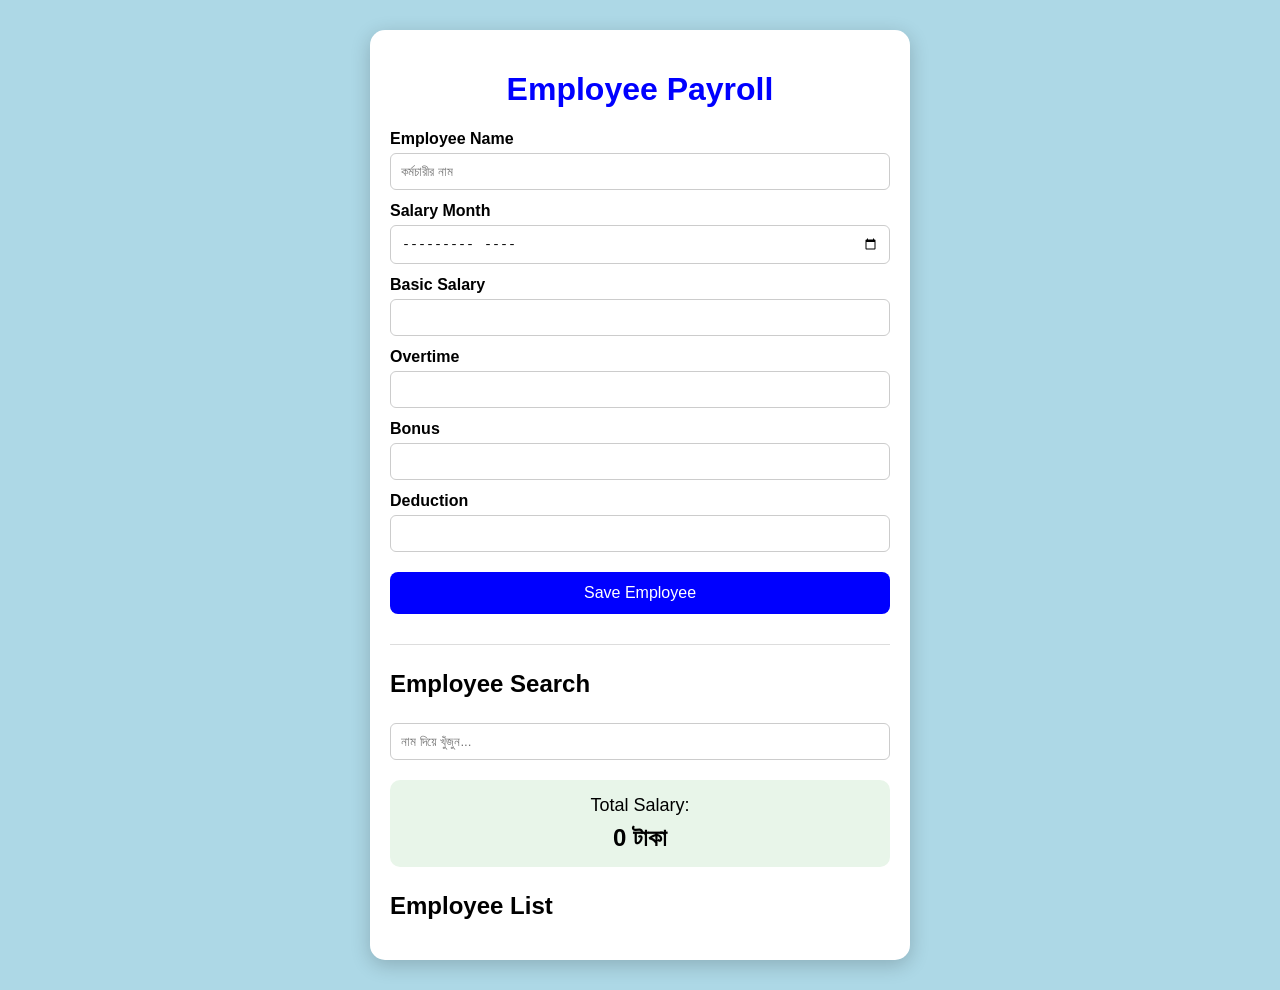
==== index.html @ a73f668d "Add files via upload" ====
<!DOCTYPE html>
<html lang="bn">
<head>
    <meta charset="UTF-8">
    <meta name="viewport" content="width=device-width, initial-scale=1.0">
    <meta name="theme-color" content="#0000ff">
    <meta name="description" content="Simple Employee Payroll App">
    <link rel="manifest" href="manifest.json">
    <title>Employee Payroll App</title>
    <link rel="stylesheet" href="style.css">
</head>
<body>
<div class="salary-box">
    <h1>Employee Payroll</h1>

    <label>Employee Name</label>
    <input type="text" id="employee" placeholder="কর্মচারীর নাম">

    <label>Salary Month</label>
    <input type="month" id="month">

    <label>Basic Salary</label>
    <input type="number" id="basic">

    <label>Overtime</label>
    <input type="number" id="overtime">

    <label>Bonus</label>
    <input type="number" id="bonus">

    <label>Deduction</label>
    <input type="number" id="deduction">

    <button onclick="saveEmployee()" id="saveButton">Save Employee</button>

    <hr>

    <h2>Employee Search</h2>
    <input type="text" id="search" placeholder="নাম দিয়ে খুঁজুন..." oninput="showEmployees()">

    <div class="total-box">
        Total Salary:
        <strong><span id="totalSalary">0</span> টাকা</strong>
    </div>

    <h2>Employee List</h2>
    <div id="employeeList"></div>
</div>

<script src="script.js"></script>
<script>
if ("serviceWorker" in navigator) {
    window.addEventListener("load", () => {
        navigator.serviceWorker.register("service-worker.js");
    });
}
</script>
</body>
</html>
---- style.css ----
body {
    margin: 0;
    font-family: Arial, sans-serif;
    background: lightblue;
}

.salary-box {
    width: 90%;
    max-width: 500px;
    margin: 30px auto;
    padding: 20px;
    background: white;
    border-radius: 15px;
    box-shadow: 0 5px 20px rgba(0,0,0,0.2);
}

h1 { text-align: center; color: blue; }
label { display: block; margin-top: 12px; font-weight: bold; }

input {
    width: 100%;
    padding: 10px;
    margin-top: 5px;
    box-sizing: border-box;
    border: 1px solid #ccc;
    border-radius: 6px;
}

button {
    width: 100%;
    margin-top: 20px;
    padding: 12px;
    background: blue;
    color: white;
    border: none;
    border-radius: 8px;
    font-size: 16px;
}

h2 { margin-top: 25px; }

.employee-card {
    margin-top: 15px;
    padding: 15px;
    background: #eef6ff;
    border-radius: 10px;
}

.delete-btn { background: red; margin-top: 10px; }
.edit-btn { background: orange; margin-top: 10px; }
.print-btn { background: green; margin-top: 10px; }

.total-box {
    margin-top: 20px;
    padding: 15px;
    background: #e8f5e9;
    border-radius: 10px;
    text-align: center;
    font-size: 18px;
}

.total-box strong {
    display: block;
    margin-top: 8px;
    font-size: 24px;
}

hr {
    margin-top: 30px;
    border: none;
    border-top: 1px solid #ddd;
}
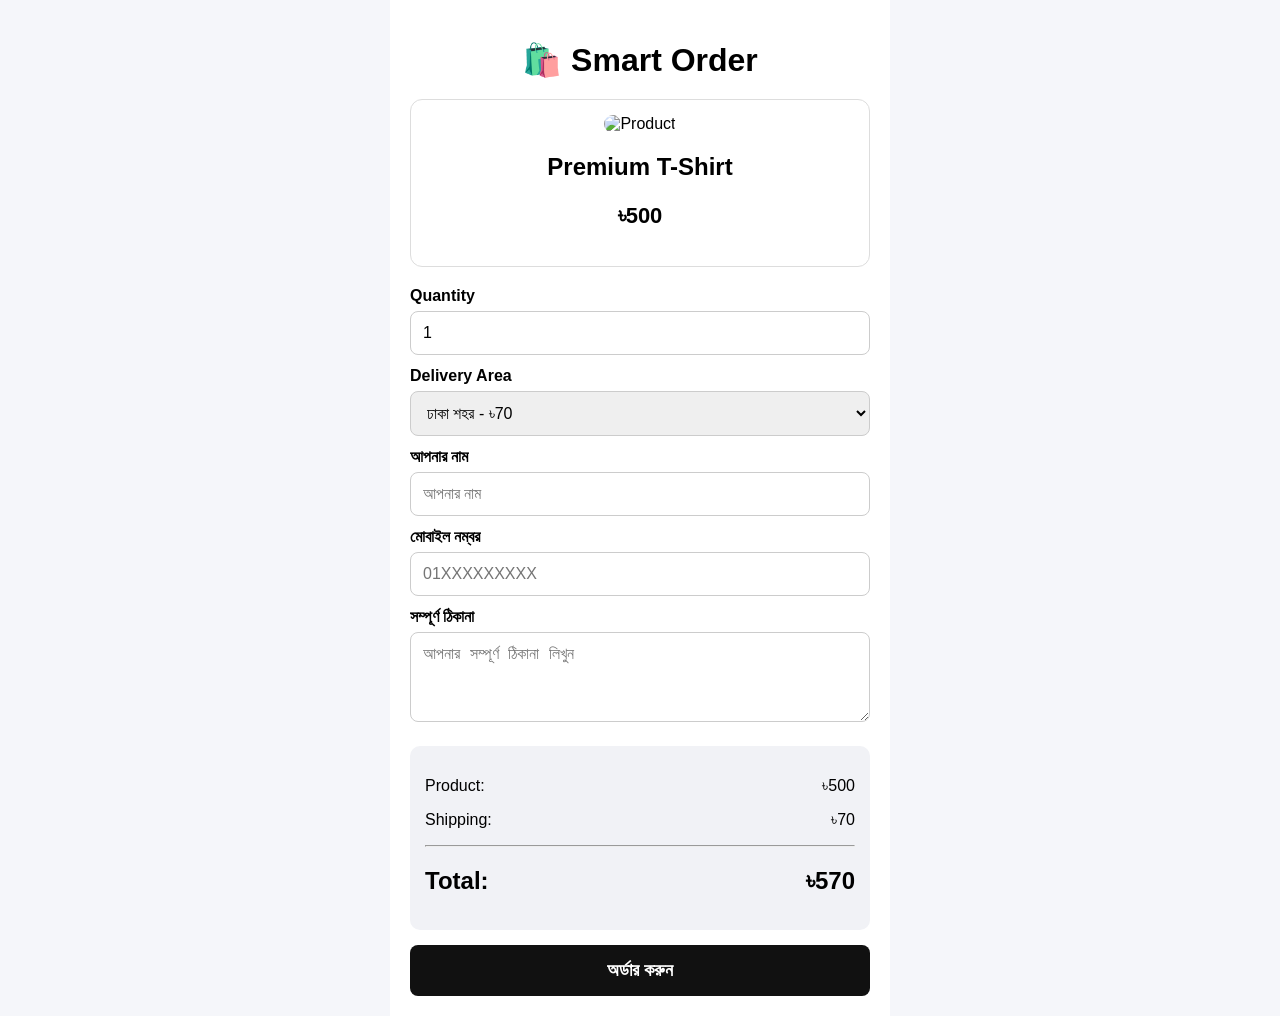
==== commit 6acaf561: "Revamp index.html for Smart Order application Replaced Employee Payroll App with Smart Order layout " ====
--- a/index.html
+++ b/index.html
@@ -1,59 +1,252 @@
 <!DOCTYPE html>
 <html lang="bn">
 <head>
-    <meta charset="UTF-8">
-    <meta name="viewport" content="width=device-width, initial-scale=1.0">
-    <meta name="theme-color" content="#0000ff">
-    <meta name="description" content="Simple Employee Payroll App">
-    <link rel="manifest" href="manifest.json">
-    <title>Employee Payroll App</title>
-    <link rel="stylesheet" href="style.css">
+<meta charset="UTF-8">
+<meta name="viewport" content="width=device-width, initial-scale=1.0">
+
+<title>Smart Order</title>
+
+<style>
+* {
+  box-sizing: border-box;
+}
+
+body {
+  margin: 0;
+  font-family: Arial, sans-serif;
+  background: #f5f6fa;
+}
+
+.container {
+  max-width: 500px;
+  margin: auto;
+  background: white;
+  min-height: 100vh;
+  padding: 20px;
+}
+
+h1 {
+  text-align: center;
+  margin-bottom: 20px;
+}
+
+.product {
+  text-align: center;
+  border: 1px solid #ddd;
+  border-radius: 12px;
+  padding: 15px;
+  margin-bottom: 20px;
+}
+
+.product img {
+  width: 100%;
+  max-width: 280px;
+  border-radius: 10px;
+}
+
+.price {
+  font-size: 22px;
+  font-weight: bold;
+}
+
+label {
+  display: block;
+  margin-top: 12px;
+  font-weight: bold;
+}
+
+input,
+select,
+textarea {
+  width: 100%;
+  padding: 12px;
+  margin-top: 6px;
+  border: 1px solid #ccc;
+  border-radius: 8px;
+  font-size: 16px;
+}
+
+textarea {
+  min-height: 90px;
+}
+
+.total {
+  background: #f1f2f6;
+  padding: 15px;
+  border-radius: 10px;
+  margin-top: 20px;
+}
+
+.total p {
+  display: flex;
+  justify-content: space-between;
+}
+
+.total h2 {
+  display: flex;
+  justify-content: space-between;
+}
+
+.order-btn {
+  width: 100%;
+  padding: 15px;
+  margin-top: 15px;
+  border: none;
+  border-radius: 8px;
+  background: #111;
+  color: white;
+  font-size: 18px;
+  font-weight: bold;
+}
+</style>
 </head>
+
 <body>
-<div class="salary-box">
-    <h1>Employee Payroll</h1>
-
-    <label>Employee Name</label>
-    <input type="text" id="employee" placeholder="কর্মচারীর নাম">
-
-    <label>Salary Month</label>
-    <input type="month" id="month">
-
-    <label>Basic Salary</label>
-    <input type="number" id="basic">
-
-    <label>Overtime</label>
-    <input type="number" id="overtime">
-
-    <label>Bonus</label>
-    <input type="number" id="bonus">
-
-    <label>Deduction</label>
-    <input type="number" id="deduction">
-
-    <button onclick="saveEmployee()" id="saveButton">Save Employee</button>
-
-    <hr>
-
-    <h2>Employee Search</h2>
-    <input type="text" id="search" placeholder="নাম দিয়ে খুঁজুন..." oninput="showEmployees()">
-
-    <div class="total-box">
-        Total Salary:
-        <strong><span id="totalSalary">0</span> টাকা</strong>
-    </div>
-
-    <h2>Employee List</h2>
-    <div id="employeeList"></div>
+
+<div class="container">
+
+<h1>🛍️ Smart Order</h1>
+
+<div class="product">
+
+  <img src="https://via.placeholder.com/300" alt="Product">
+
+  <h2>Premium T-Shirt</h2>
+
+  <p class="price">৳500</p>
+
 </div>
 
-<script src="script.js"></script>
+<label>Quantity</label>
+
+<input
+  type="number"
+  id="quantity"
+  value="1"
+  min="1"
+  onchange="calculateTotal()"
+>
+
+<label>Delivery Area</label>
+
+<select id="area" onchange="calculateTotal()">
+
+  <option value="70">
+    ঢাকা শহর - ৳70
+  </option>
+
+  <option value="120">
+    ঢাকার বাইরে - ৳120
+  </option>
+
+</select>
+
+<label>আপনার নাম</label>
+
+<input
+  type="text"
+  id="name"
+  placeholder="আপনার নাম"
+>
+
+<label>মোবাইল নম্বর</label>
+
+<input
+  type="tel"
+  id="phone"
+  placeholder="01XXXXXXXXX"
+>
+
+<label>সম্পূর্ণ ঠিকানা</label>
+
+<textarea
+  id="address"
+  placeholder="আপনার সম্পূর্ণ ঠিকানা লিখুন"
+></textarea>
+
+<div class="total">
+
+  <p>
+    <span>Product:</span>
+    <span>৳<span id="productTotal">500</span></span>
+  </p>
+
+  <p>
+    <span>Shipping:</span>
+    <span>৳<span id="shipping">70</span></span>
+  </p>
+
+  <hr>
+
+  <h2>
+    <span>Total:</span>
+    <span>৳<span id="total">570</span></span>
+  </h2>
+
+</div>
+
+<button class="order-btn" onclick="placeOrder()">
+  অর্ডার করুন
+</button>
+
+</div>
+
 <script>
-if ("serviceWorker" in navigator) {
-    window.addEventListener("load", () => {
-        navigator.serviceWorker.register("service-worker.js");
-    });
-}
+
+const productPrice = 500;
+
+function calculateTotal() {
+
+  const quantity =
+    Number(document.getElementById("quantity").value);
+
+  const shipping =
+    Number(document.getElementById("area").value);
+
+  const productTotal =
+    productPrice * quantity;
+
+  const total =
+    productTotal + shipping;
+
+  document.getElementById("productTotal").innerText =
+    productTotal;
+
+  document.getElementById("shipping").innerText =
+    shipping;
+
+  document.getElementById("total").innerText =
+    total;
+}
+
+function placeOrder() {
+
+  const name =
+    document.getElementById("name").value.trim();
+
+  const phone =
+    document.getElementById("phone").value.trim();
+
+  const address =
+    document.getElementById("address").value.trim();
+
+  if (!name || !phone || !address) {
+
+    alert("দয়া করে নাম, মোবাইল এবং ঠিকানা পূরণ করুন।");
+
+    return;
+  }
+
+  alert(
+    "অর্ডার সফলভাবে গ্রহণ করা হয়েছে!\\n\\n" +
+    "নাম: " + name + "\\n" +
+    "মোবাইল: " + phone
+  );
+}
+
+calculateTotal();
+
 </script>
+
 </body>
-</html>+    </html>
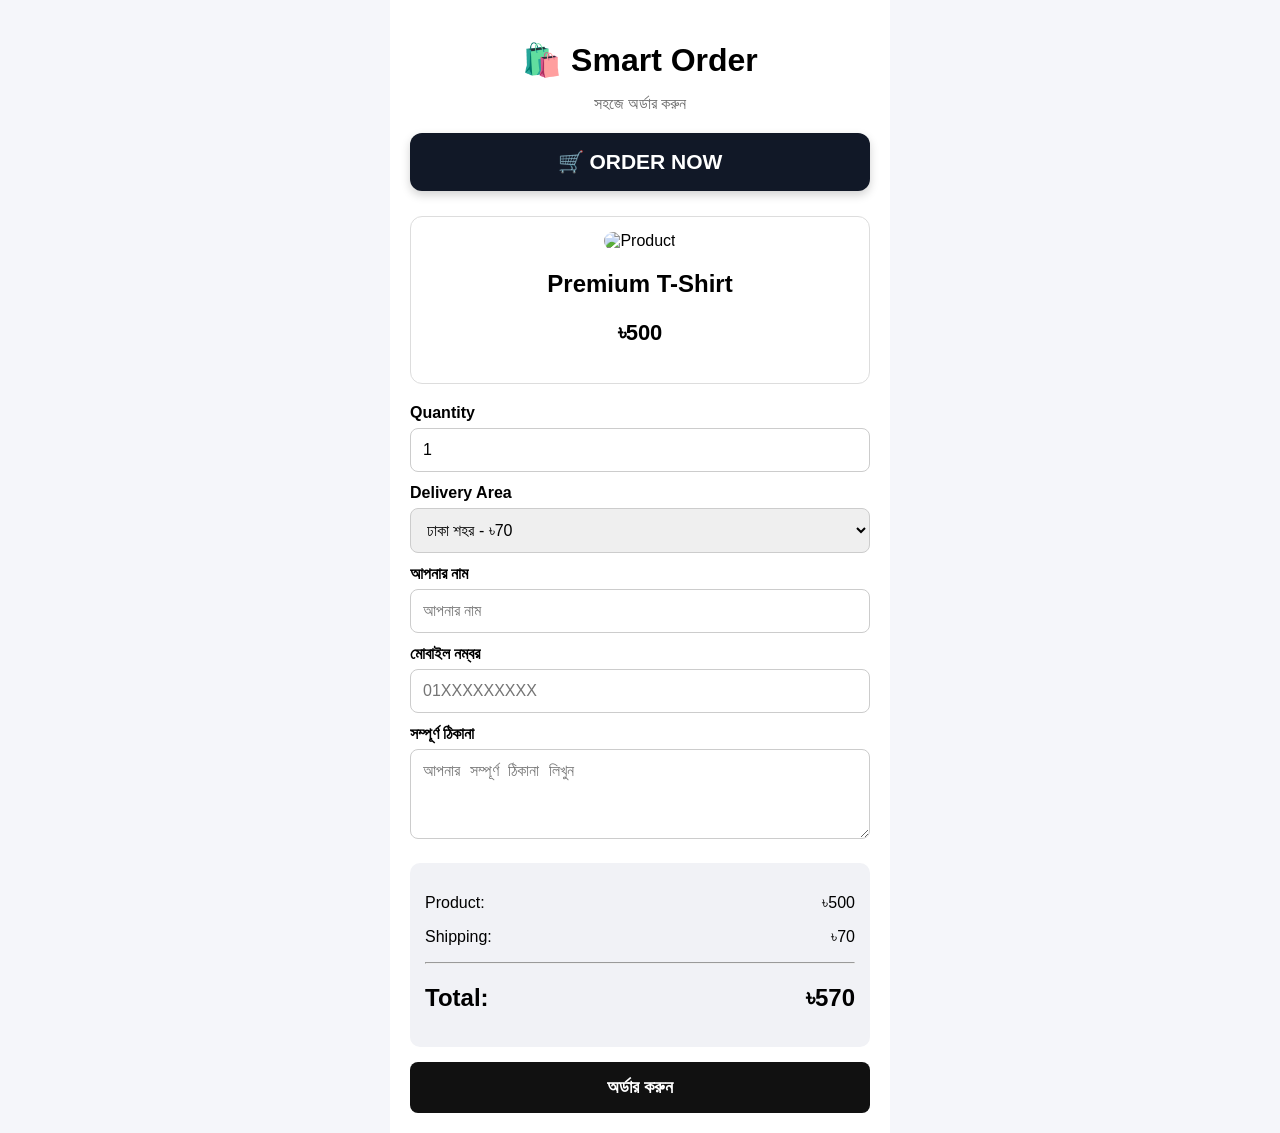
==== commit bb6af859: "Update index.html" ====
--- a/index.html
+++ b/index.html
@@ -3,100 +3,119 @@
 <head>
 <meta charset="UTF-8">
 <meta name="viewport" content="width=device-width, initial-scale=1.0">
-
 <title>Smart Order</title>
 
 <style>
-* {
-  box-sizing: border-box;
-}
-
-body {
-  margin: 0;
-  font-family: Arial, sans-serif;
-  background: #f5f6fa;
-}
-
-.container {
-  max-width: 500px;
-  margin: auto;
-  background: white;
-  min-height: 100vh;
-  padding: 20px;
-}
-
-h1 {
-  text-align: center;
-  margin-bottom: 20px;
-}
-
-.product {
-  text-align: center;
-  border: 1px solid #ddd;
-  border-radius: 12px;
-  padding: 15px;
-  margin-bottom: 20px;
-}
-
-.product img {
-  width: 100%;
-  max-width: 280px;
-  border-radius: 10px;
-}
-
-.price {
-  font-size: 22px;
-  font-weight: bold;
-}
-
-label {
-  display: block;
-  margin-top: 12px;
-  font-weight: bold;
-}
-
-input,
-select,
-textarea {
-  width: 100%;
-  padding: 12px;
-  margin-top: 6px;
-  border: 1px solid #ccc;
-  border-radius: 8px;
-  font-size: 16px;
-}
-
-textarea {
-  min-height: 90px;
-}
-
-.total {
-  background: #f1f2f6;
-  padding: 15px;
-  border-radius: 10px;
-  margin-top: 20px;
-}
-
-.total p {
-  display: flex;
-  justify-content: space-between;
-}
-
-.total h2 {
-  display: flex;
-  justify-content: space-between;
-}
-
-.order-btn {
-  width: 100%;
-  padding: 15px;
-  margin-top: 15px;
-  border: none;
-  border-radius: 8px;
-  background: #111;
-  color: white;
-  font-size: 18px;
-  font-weight: bold;
+*{
+  box-sizing:border-box;
+}
+
+body{
+  margin:0;
+  font-family:Arial,sans-serif;
+  background:#f5f6fa;
+}
+
+.container{
+  max-width:500px;
+  margin:auto;
+  background:white;
+  min-height:100vh;
+  padding:20px;
+}
+
+h1{
+  text-align:center;
+  margin-bottom:10px;
+}
+
+.subtitle{
+  text-align:center;
+  color:#666;
+  margin-bottom:20px;
+}
+
+/* ORDER NOW BUTTON */
+.order-now-btn{
+  display:block;
+  width:100%;
+  padding:17px;
+  margin:10px 0 25px;
+  background:#111827;
+  color:white;
+  text-align:center;
+  text-decoration:none;
+  font-size:21px;
+  font-weight:bold;
+  border-radius:12px;
+  box-shadow:0 4px 10px rgba(0,0,0,.18);
+}
+
+.order-now-btn:active{
+  transform:scale(.98);
+}
+
+.product{
+  text-align:center;
+  border:1px solid #ddd;
+  border-radius:12px;
+  padding:15px;
+  margin-bottom:20px;
+}
+
+.product img{
+  width:100%;
+  max-width:280px;
+  border-radius:10px;
+}
+
+.price{
+  font-size:22px;
+  font-weight:bold;
+}
+
+label{
+  display:block;
+  margin-top:12px;
+  font-weight:bold;
+}
+
+input,select,textarea{
+  width:100%;
+  padding:12px;
+  margin-top:6px;
+  border:1px solid #ccc;
+  border-radius:8px;
+  font-size:16px;
+}
+
+textarea{
+  min-height:90px;
+}
+
+.total{
+  background:#f1f2f6;
+  padding:15px;
+  border-radius:10px;
+  margin-top:20px;
+}
+
+.total p,
+.total h2{
+  display:flex;
+  justify-content:space-between;
+}
+
+.order-btn{
+  width:100%;
+  padding:15px;
+  margin-top:15px;
+  border:none;
+  border-radius:8px;
+  background:#111;
+  color:white;
+  font-size:18px;
+  font-weight:bold;
 }
 </style>
 </head>
@@ -107,146 +126,285 @@
 
 <h1>🛍️ Smart Order</h1>
 
+<p class="subtitle">
+সহজে অর্ডার করুন
+</p>
+
+<!-- BIG ORDER NOW BUTTON -->
+<a href="#order-section" class="order-now-btn">
+🛒 ORDER NOW
+</a>
+
 <div class="product">
 
-  <img src="https://via.placeholder.com/300" alt="Product">
-
-  <h2>Premium T-Shirt</h2>
-
-  <p class="price">৳500</p>
+<img src="https://via.placeholder.com/300" alt="Product">
+
+<h2>Premium T-Shirt</h2>
+
+<p class="price">৳500</p>
 
 </div>
 
+<div id="order-section">
+
 <label>Quantity</label>
 
 <input
-  type="number"
-  id="quantity"
-  value="1"
-  min="1"
-  onchange="calculateTotal()"
+type="number"
+id="quantity"
+value="1"
+min="1"
+onchange="calculateTotal()"
 >
 
 <label>Delivery Area</label>
 
 <select id="area" onchange="calculateTotal()">
 
-  <option value="70">
-    ঢাকা শহর - ৳70
-  </option>
-
-  <option value="120">
-    ঢাকার বাইরে - ৳120
-  </option>
+<option value="70">
+ঢাকা শহর - ৳70
+</option>
+
+<option value="120">
+ঢাকার বাইরে - ৳120
+</option>
 
 </select>
 
 <label>আপনার নাম</label>
 
 <input
-  type="text"
-  id="name"
-  placeholder="আপনার নাম"
+type="text"
+id="name"
+placeholder="আপনার নাম"
 >
 
 <label>মোবাইল নম্বর</label>
 
 <input
-  type="tel"
-  id="phone"
-  placeholder="01XXXXXXXXX"
+type="tel"
+id="phone"
+placeholder="01XXXXXXXXX"
 >
 
 <label>সম্পূর্ণ ঠিকানা</label>
 
 <textarea
-  id="address"
-  placeholder="আপনার সম্পূর্ণ ঠিকানা লিখুন"
+id="address"
+placeholder="আপনার সম্পূর্ণ ঠিকানা লিখুন"
 ></textarea>
 
 <div class="total">
 
-  <p>
-    <span>Product:</span>
-    <span>৳<span id="productTotal">500</span></span>
-  </p>
-
-  <p>
-    <span>Shipping:</span>
-    <span>৳<span id="shipping">70</span></span>
-  </p>
-
-  <hr>
-
-  <h2>
-    <span>Total:</span>
-    <span>৳<span id="total">570</span></span>
-  </h2>
+<p>
+<span>Product:</span>
+<span>৳<span id="productTotal">500</span></span>
+</p>
+
+<p>
+<span>Shipping:</span>
+<span>৳<span id="shipping">70</span></span>
+</p>
+
+<hr>
+
+<h2>
+<span>Total:</span>
+<span>৳<span id="total">570</span></span>
+</h2>
 
 </div>
 
-<button class="order-btn" onclick="placeOrder()">
-  অর্ডার করুন
+<button
+class="order-btn"
+onclick="placeOrder()"
+>
+অর্ডার করুন
 </button>
 
 </div>
 
+</div>
+
+
+<!-- Firebase -->
+
+<script src="https://www.gstatic.com/firebasejs/10.12.2/firebase-app-compat.js"></script>
+
+<script src="https://www.gstatic.com/firebasejs/10.12.2/firebase-database-compat.js"></script>
+
 <script>
 
+const firebaseConfig = {
+
+apiKey: "AIzaSyCe33RiZ0fdmB78uQz03-Y3pWmLy9GD0RA",
+
+authDomain: "smart-order-a4fc2.firebaseapp.com",
+
+databaseURL: "https://smart-order-a4fc2-default-rtdb.asia-southeast1.firebasedatabase.app",
+
+projectId: "smart-order-a4fc2",
+
+storageBucket: "smart-order-a4fc2.firebasestorage.app",
+
+messagingSenderId: "74381950217",
+
+appId: "1:74381950217:web:54f82681d2f6869bb367d8",
+
+measurementId: "G-L0L5PFY1DM"
+
+};
+
+firebase.initializeApp(firebaseConfig);
+
+const database = firebase.database();
+
 const productPrice = 500;
 
-function calculateTotal() {
-
-  const quantity =
-    Number(document.getElementById("quantity").value);
-
-  const shipping =
-    Number(document.getElementById("area").value);
-
-  const productTotal =
-    productPrice * quantity;
-
-  const total =
-    productTotal + shipping;
-
-  document.getElementById("productTotal").innerText =
-    productTotal;
-
-  document.getElementById("shipping").innerText =
-    shipping;
-
-  document.getElementById("total").innerText =
-    total;
-}
-
-function placeOrder() {
-
-  const name =
-    document.getElementById("name").value.trim();
-
-  const phone =
-    document.getElementById("phone").value.trim();
-
-  const address =
-    document.getElementById("address").value.trim();
-
-  if (!name || !phone || !address) {
-
-    alert("দয়া করে নাম, মোবাইল এবং ঠিকানা পূরণ করুন।");
-
-    return;
-  }
-
-  alert(
-    "অর্ডার সফলভাবে গ্রহণ করা হয়েছে!\\n\\n" +
-    "নাম: " + name + "\\n" +
-    "মোবাইল: " + phone
-  );
-}
+
+function calculateTotal(){
+
+const quantity =
+Number(document.getElementById("quantity").value);
+
+const shipping =
+Number(document.getElementById("area").value);
+
+const productTotal =
+productPrice * quantity;
+
+const total =
+productTotal + shipping;
+
+document.getElementById("productTotal").innerText =
+productTotal;
+
+document.getElementById("shipping").innerText =
+shipping;
+
+document.getElementById("total").innerText =
+total;
+
+}
+
+
+function placeOrder(){
+
+const name =
+document.getElementById("name").value.trim();
+
+const phone =
+document.getElementById("phone").value.trim();
+
+const address =
+document.getElementById("address").value.trim();
+
+const quantity =
+Number(document.getElementById("quantity").value);
+
+const area =
+document.getElementById("area");
+
+const shipping =
+Number(area.value);
+
+const areaName =
+area.options[area.selectedIndex].text;
+
+const productTotal =
+productPrice * quantity;
+
+const total =
+productTotal + shipping;
+
+
+if(!name || !phone || !address){
+
+alert(
+"দয়া করে নাম, মোবাইল এবং ঠিকানা পূরণ করুন।"
+);
+
+return;
+
+}
+
+
+const order = {
+
+product:"Premium T-Shirt",
+
+price:productPrice,
+
+quantity:quantity,
+
+deliveryArea:areaName,
+
+shipping:shipping,
+
+productTotal:productTotal,
+
+total:total,
+
+customerName:name,
+
+phone:phone,
+
+address:address,
+
+orderTime:new Date().toISOString(),
+
+status:"New"
+
+};
+
+
+database.ref("orders").push(order)
+
+.then(function(){
+
+alert(
+
+"অর্ডার সফলভাবে গ্রহণ করা হয়েছে! 🎉\n\n" +
+
+"নাম: " + name + "\n" +
+
+"মোবাইল: " + phone + "\n" +
+
+"মোট: ৳" + total
+
+);
+
+
+document.getElementById("name").value = "";
+
+document.getElementById("phone").value = "";
+
+document.getElementById("address").value = "";
+
+document.getElementById("quantity").value = 1;
 
 calculateTotal();
 
+})
+
+.catch(function(error){
+
+alert(
+
+"Order save হয়নি।\n\n" +
+
+error.message
+
+);
+
+});
+
+}
+
+
+calculateTotal();
+
 </script>
 
 </body>
-    </html>
+</html>
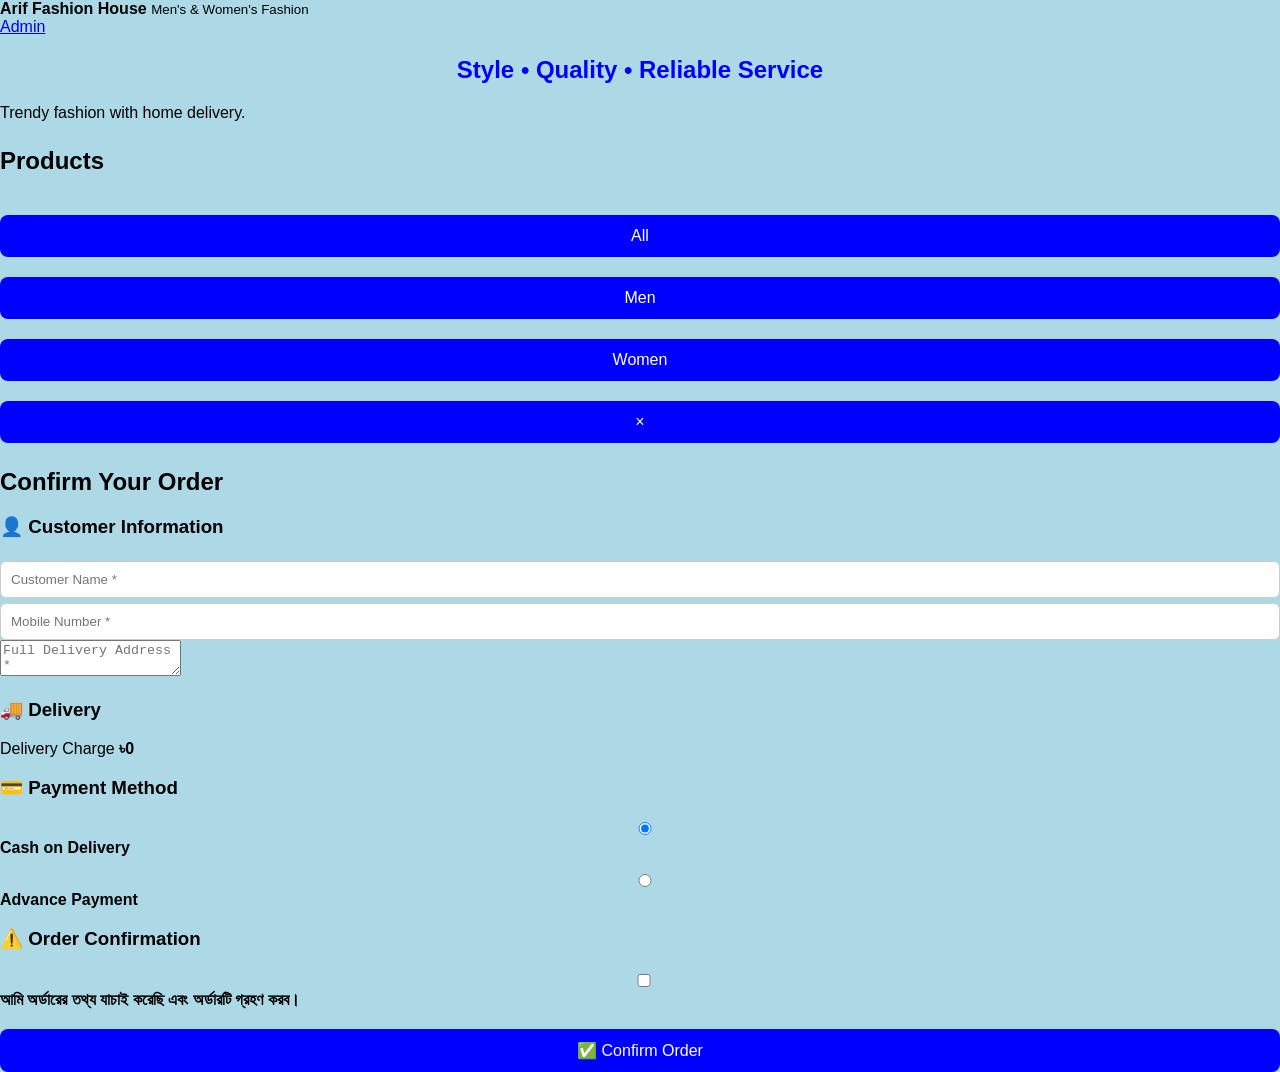
==== commit 75b6f8ee: "Update index.html" ====
--- a/index.html
+++ b/index.html
@@ -1,410 +1,120 @@
-<!DOCTYPE html>
+<!doctype html>
 <html lang="bn">
 <head>
-<meta charset="UTF-8">
-<meta name="viewport" content="width=device-width, initial-scale=1.0">
-<title>Smart Order</title>
-
-<style>
-*{
-  box-sizing:border-box;
-}
-
-body{
-  margin:0;
-  font-family:Arial,sans-serif;
-  background:#f5f6fa;
-}
-
-.container{
-  max-width:500px;
-  margin:auto;
-  background:white;
-  min-height:100vh;
-  padding:20px;
-}
-
-h1{
-  text-align:center;
-  margin-bottom:10px;
-}
-
-.subtitle{
-  text-align:center;
-  color:#666;
-  margin-bottom:20px;
-}
-
-/* ORDER NOW BUTTON */
-.order-now-btn{
-  display:block;
-  width:100%;
-  padding:17px;
-  margin:10px 0 25px;
-  background:#111827;
-  color:white;
-  text-align:center;
-  text-decoration:none;
-  font-size:21px;
-  font-weight:bold;
-  border-radius:12px;
-  box-shadow:0 4px 10px rgba(0,0,0,.18);
-}
-
-.order-now-btn:active{
-  transform:scale(.98);
-}
-
-.product{
-  text-align:center;
-  border:1px solid #ddd;
-  border-radius:12px;
-  padding:15px;
-  margin-bottom:20px;
-}
-
-.product img{
-  width:100%;
-  max-width:280px;
-  border-radius:10px;
-}
-
-.price{
-  font-size:22px;
-  font-weight:bold;
-}
-
-label{
-  display:block;
-  margin-top:12px;
-  font-weight:bold;
-}
-
-input,select,textarea{
-  width:100%;
-  padding:12px;
-  margin-top:6px;
-  border:1px solid #ccc;
-  border-radius:8px;
-  font-size:16px;
-}
-
-textarea{
-  min-height:90px;
-}
-
-.total{
-  background:#f1f2f6;
-  padding:15px;
-  border-radius:10px;
-  margin-top:20px;
-}
-
-.total p,
-.total h2{
-  display:flex;
-  justify-content:space-between;
-}
-
-.order-btn{
-  width:100%;
-  padding:15px;
-  margin-top:15px;
-  border:none;
-  border-radius:8px;
-  background:#111;
-  color:white;
-  font-size:18px;
-  font-weight:bold;
-}
-</style>
+<meta charset="utf-8">
+<meta name="viewport" content="width=device-width,initial-scale=1">
+<title>Arif Fashion House</title>
+<link rel="stylesheet" href="style.css">
 </head>
-
 <body>
 
-<div class="container">
+<header class="topbar">
+  <div class="brand">
+    <img src="logo.png" onerror="this.style.display='none'">
+    <div>
+      <b id="brandName">Arif Fashion House</b>
+      <small>Men's & Women's Fashion</small>
+    </div>
+  </div>
+  <a class="admin-link" href="admin.html">Admin</a>
+</header>
 
-<h1>🛍️ Smart Order</h1>
+<section class="hero">
+  <img src="cover.png" onerror="this.style.display='none'">
+  <div>
+    <h1 id="heroTitle">Style • Quality • Reliable Service</h1>
+    <p>Trendy fashion with home delivery.</p>
+  </div>
+</section>
 
-<p class="subtitle">
-সহজে অর্ডার করুন
-</p>
+<main>
+  <div class="section-title">
+    <h2>Products</h2>
+    <div class="chips">
+      <button class="chip active" data-cat="all">All</button>
+      <button class="chip" data-cat="men">Men</button>
+      <button class="chip" data-cat="women">Women</button>
+    </div>
+  </div>
 
-<!-- BIG ORDER NOW BUTTON -->
-<a href="#order-section" class="order-now-btn">
-🛒 ORDER NOW
-</a>
+  <div id="products" class="grid"></div>
+</main>
 
-<div class="product">
+<div id="checkoutModal" class="modal hidden">
+  <div class="modal-card">
 
-<img src="https://via.placeholder.com/300" alt="Product">
+    <button class="close" onclick="closeCheckout()">×</button>
 
-<h2>Premium T-Shirt</h2>
+    <h2>Confirm Your Order</h2>
 
-<p class="price">৳500</p>
+    <div class="box" id="summaryBox"></div>
 
+    <div class="box">
+      <h3>👤 Customer Information</h3>
+
+      <input id="cName" placeholder="Customer Name *">
+
+      <input id="cPhone"
+             placeholder="Mobile Number *"
+             inputmode="tel">
+
+      <textarea id="cAddress"
+                placeholder="Full Delivery Address *"></textarea>
+    </div>
+
+    <div class="box">
+      <h3>🚚 Delivery</h3>
+
+      <div class="row">
+        <span>Delivery Charge</span>
+        <b id="shipCharge">৳0</b>
+      </div>
+    </div>
+
+    <div class="box">
+      <h3>💳 Payment Method</h3>
+
+      <label>
+        <input type="radio"
+               name="payment"
+               value="COD"
+               checked>
+        Cash on Delivery
+      </label>
+
+      <label>
+        <input type="radio"
+               name="payment"
+               value="Advance">
+        Advance Payment
+      </label>
+    </div>
+
+    <div class="box warning">
+      <h3>⚠️ Order Confirmation</h3>
+
+      <p id="warningText"></p>
+
+      <label>
+        <input type="checkbox"
+               id="confirmCheck"
+               onchange="toggleConfirm()">
+
+        আমি অর্ডারের তথ্য যাচাই করেছি এবং অর্ডারটি গ্রহণ করব।
+      </label>
+    </div>
+
+    <button id="confirmBtn"
+            class="primary full"
+            disabled
+            onclick="submitOrder()">
+      ✅ Confirm Order
+    </button>
+
+  </div>
 </div>
 
-<div id="order-section">
-
-<label>Quantity</label>
-
-<input
-type="number"
-id="quantity"
-value="1"
-min="1"
-onchange="calculateTotal()"
->
-
-<label>Delivery Area</label>
-
-<select id="area" onchange="calculateTotal()">
-
-<option value="70">
-ঢাকা শহর - ৳70
-</option>
-
-<option value="120">
-ঢাকার বাইরে - ৳120
-</option>
-
-</select>
-
-<label>আপনার নাম</label>
-
-<input
-type="text"
-id="name"
-placeholder="আপনার নাম"
->
-
-<label>মোবাইল নম্বর</label>
-
-<input
-type="tel"
-id="phone"
-placeholder="01XXXXXXXXX"
->
-
-<label>সম্পূর্ণ ঠিকানা</label>
-
-<textarea
-id="address"
-placeholder="আপনার সম্পূর্ণ ঠিকানা লিখুন"
-></textarea>
-
-<div class="total">
-
-<p>
-<span>Product:</span>
-<span>৳<span id="productTotal">500</span></span>
-</p>
-
-<p>
-<span>Shipping:</span>
-<span>৳<span id="shipping">70</span></span>
-</p>
-
-<hr>
-
-<h2>
-<span>Total:</span>
-<span>৳<span id="total">570</span></span>
-</h2>
-
-</div>
-
-<button
-class="order-btn"
-onclick="placeOrder()"
->
-অর্ডার করুন
-</button>
-
-</div>
-
-</div>
-
-
-<!-- Firebase -->
-
-<script src="https://www.gstatic.com/firebasejs/10.12.2/firebase-app-compat.js"></script>
-
-<script src="https://www.gstatic.com/firebasejs/10.12.2/firebase-database-compat.js"></script>
-
-<script>
-
-const firebaseConfig = {
-
-apiKey: "AIzaSyCe33RiZ0fdmB78uQz03-Y3pWmLy9GD0RA",
-
-authDomain: "smart-order-a4fc2.firebaseapp.com",
-
-databaseURL: "https://smart-order-a4fc2-default-rtdb.asia-southeast1.firebasedatabase.app",
-
-projectId: "smart-order-a4fc2",
-
-storageBucket: "smart-order-a4fc2.firebasestorage.app",
-
-messagingSenderId: "74381950217",
-
-appId: "1:74381950217:web:54f82681d2f6869bb367d8",
-
-measurementId: "G-L0L5PFY1DM"
-
-};
-
-firebase.initializeApp(firebaseConfig);
-
-const database = firebase.database();
-
-const productPrice = 500;
-
-
-function calculateTotal(){
-
-const quantity =
-Number(document.getElementById("quantity").value);
-
-const shipping =
-Number(document.getElementById("area").value);
-
-const productTotal =
-productPrice * quantity;
-
-const total =
-productTotal + shipping;
-
-document.getElementById("productTotal").innerText =
-productTotal;
-
-document.getElementById("shipping").innerText =
-shipping;
-
-document.getElementById("total").innerText =
-total;
-
-}
-
-
-function placeOrder(){
-
-const name =
-document.getElementById("name").value.trim();
-
-const phone =
-document.getElementById("phone").value.trim();
-
-const address =
-document.getElementById("address").value.trim();
-
-const quantity =
-Number(document.getElementById("quantity").value);
-
-const area =
-document.getElementById("area");
-
-const shipping =
-Number(area.value);
-
-const areaName =
-area.options[area.selectedIndex].text;
-
-const productTotal =
-productPrice * quantity;
-
-const total =
-productTotal + shipping;
-
-
-if(!name || !phone || !address){
-
-alert(
-"দয়া করে নাম, মোবাইল এবং ঠিকানা পূরণ করুন।"
-);
-
-return;
-
-}
-
-
-const order = {
-
-product:"Premium T-Shirt",
-
-price:productPrice,
-
-quantity:quantity,
-
-deliveryArea:areaName,
-
-shipping:shipping,
-
-productTotal:productTotal,
-
-total:total,
-
-customerName:name,
-
-phone:phone,
-
-address:address,
-
-orderTime:new Date().toISOString(),
-
-status:"New"
-
-};
-
-
-database.ref("orders").push(order)
-
-.then(function(){
-
-alert(
-
-"অর্ডার সফলভাবে গ্রহণ করা হয়েছে! 🎉\n\n" +
-
-"নাম: " + name + "\n" +
-
-"মোবাইল: " + phone + "\n" +
-
-"মোট: ৳" + total
-
-);
-
-
-document.getElementById("name").value = "";
-
-document.getElementById("phone").value = "";
-
-document.getElementById("address").value = "";
-
-document.getElementById("quantity").value = 1;
-
-calculateTotal();
-
-})
-
-.catch(function(error){
-
-alert(
-
-"Order save হয়নি।\n\n" +
-
-error.message
-
-);
-
-});
-
-}
-
-
-calculateTotal();
-
-</script>
+<script src="script.js"></script>
 
 </body>
 </html>
--- a/style.css
+++ b/style.css
@@ -0,0 +1,72 @@
+body {
+    margin: 0;
+    font-family: Arial, sans-serif;
+    background: lightblue;
+}
+
+.salary-box {
+    width: 90%;
+    max-width: 500px;
+    margin: 30px auto;
+    padding: 20px;
+    background: white;
+    border-radius: 15px;
+    box-shadow: 0 5px 20px rgba(0,0,0,0.2);
+}
+
+h1 { text-align: center; color: blue; }
+label { display: block; margin-top: 12px; font-weight: bold; }
+
+input {
+    width: 100%;
+    padding: 10px;
+    margin-top: 5px;
+    box-sizing: border-box;
+    border: 1px solid #ccc;
+    border-radius: 6px;
+}
+
+button {
+    width: 100%;
+    margin-top: 20px;
+    padding: 12px;
+    background: blue;
+    color: white;
+    border: none;
+    border-radius: 8px;
+    font-size: 16px;
+}
+
+h2 { margin-top: 25px; }
+
+.employee-card {
+    margin-top: 15px;
+    padding: 15px;
+    background: #eef6ff;
+    border-radius: 10px;
+}
+
+.delete-btn { background: red; margin-top: 10px; }
+.edit-btn { background: orange; margin-top: 10px; }
+.print-btn { background: green; margin-top: 10px; }
+
+.total-box {
+    margin-top: 20px;
+    padding: 15px;
+    background: #e8f5e9;
+    border-radius: 10px;
+    text-align: center;
+    font-size: 18px;
+}
+
+.total-box strong {
+    display: block;
+    margin-top: 8px;
+    font-size: 24px;
+}
+
+hr {
+    margin-top: 30px;
+    border: none;
+    border-top: 1px solid #ddd;
+}
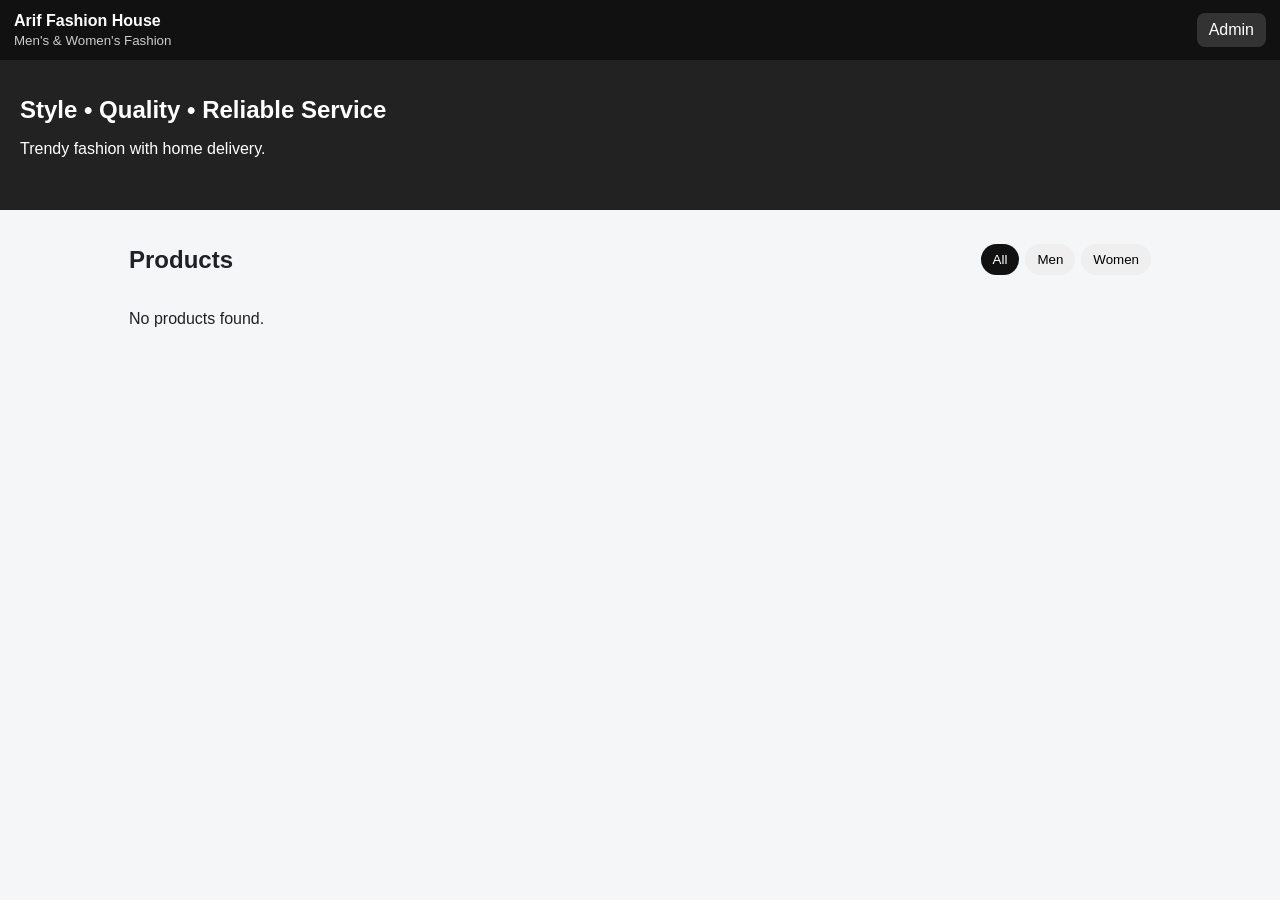
==== commit bfb38d67: "Update index.html" ====
--- a/index.html
+++ b/index.html
@@ -6,115 +6,345 @@
 <title>Arif Fashion House</title>
 <link rel="stylesheet" href="style.css">
 </head>
+
 <body>
 
 <header class="topbar">
+
   <div class="brand">
-    <img src="logo.png" onerror="this.style.display='none'">
+
+    <img src="logo.png"
+         onerror="this.style.display='none'">
+
     <div>
       <b id="brandName">Arif Fashion House</b>
       <small>Men's & Women's Fashion</small>
     </div>
+
   </div>
-  <a class="admin-link" href="admin.html">Admin</a>
+
+  <a class="admin-link" href="admin.html">
+    Admin
+  </a>
+
 </header>
 
+
 <section class="hero">
-  <img src="cover.png" onerror="this.style.display='none'">
+
+  <img src="cover.png"
+       onerror="this.style.display='none'">
+
   <div>
-    <h1 id="heroTitle">Style • Quality • Reliable Service</h1>
-    <p>Trendy fashion with home delivery.</p>
+
+    <h1 id="heroText">
+      Style • Quality • Reliable Service
+    </h1>
+
+    <p>
+      Trendy fashion with home delivery.
+    </p>
+
   </div>
+
 </section>
 
+
 <main>
+
   <div class="section-title">
+
     <h2>Products</h2>
+
     <div class="chips">
-      <button class="chip active" data-cat="all">All</button>
-      <button class="chip" data-cat="men">Men</button>
-      <button class="chip" data-cat="women">Women</button>
-    </div>
+
+      <button class="chip active"
+              data-cat="all">
+        All
+      </button>
+
+      <button class="chip"
+              data-cat="men">
+        Men
+      </button>
+
+      <button class="chip"
+              data-cat="women">
+        Women
+      </button>
+
+    </div>
+
   </div>
 
+
   <div id="products" class="grid"></div>
+
 </main>
 
+
+
+<!-- =========================
+     CHECKOUT
+     ========================= -->
+
 <div id="checkoutModal" class="modal hidden">
+
   <div class="modal-card">
 
-    <button class="close" onclick="closeCheckout()">×</button>
-
-    <h2>Confirm Your Order</h2>
-
-    <div class="box" id="summaryBox"></div>
+    <button class="close"
+            onclick="closeCheckout()">
+      ×
+    </button>
+
+
+    <h2>🛍️ Confirm Your Order</h2>
+
+
+    <!-- PRODUCT -->
 
     <div class="box">
+
+      <div style="
+        display:flex;
+        gap:12px;
+        align-items:center;
+      ">
+
+        <img id="checkoutProductImage"
+             src=""
+             alt="Product"
+             style="
+               width:80px;
+               height:80px;
+               object-fit:cover;
+               border-radius:8px;
+             ">
+
+        <div>
+
+          <h3 id="checkoutProductName">
+            Product
+          </h3>
+
+          <b id="checkoutPrice">
+            ৳0
+          </b>
+
+        </div>
+
+      </div>
+
+
+      <!-- COLOR -->
+
+      <div style="margin-top:15px;">
+
+        <h4>🎨 Color</h4>
+
+        <div id="colorOptions"></div>
+
+      </div>
+
+
+      <!-- SIZE -->
+
+      <div style="margin-top:15px;">
+
+        <h4>📏 Size</h4>
+
+        <div id="sizeOptions"></div>
+
+      </div>
+
+
+      <!-- QUANTITY -->
+
+      <div style="margin-top:15px;">
+
+        <h4>🔢 Quantity</h4>
+
+        <div style="
+          display:flex;
+          align-items:center;
+          gap:12px;
+        ">
+
+          <button type="button"
+                  onclick="changeQty(-1)">
+            −
+          </button>
+
+          <b id="quantity">1</b>
+
+          <button type="button"
+                  onclick="changeQty(1)">
+            +
+          </button>
+
+        </div>
+
+      </div>
+
+    </div>
+
+
+
+    <!-- CUSTOMER -->
+
+    <div class="box">
+
       <h3>👤 Customer Information</h3>
 
-      <input id="cName" placeholder="Customer Name *">
-
-      <input id="cPhone"
+      <input id="customerName"
+             type="text"
+             placeholder="Customer Name *">
+
+      <input id="customerPhone"
+             type="tel"
              placeholder="Mobile Number *"
              inputmode="tel">
 
-      <textarea id="cAddress"
+      <textarea id="customerAddress"
                 placeholder="Full Delivery Address *"></textarea>
-    </div>
+
+    </div>
+
+
+
+    <!-- ORDER SUMMARY -->
 
     <div class="box">
-      <h3>🚚 Delivery</h3>
+
+      <h3>🚚 Order Summary</h3>
 
       <div class="row">
-        <span>Delivery Charge</span>
-        <b id="shipCharge">৳0</b>
-      </div>
-    </div>
-
-    <div class="box">
+
+        <span>
+          Product Total
+        </span>
+
+        <b id="productTotal">
+          ৳0
+        </b>
+
+      </div>
+
+
+      <div class="row">
+
+        <span>
+          Delivery Charge
+        </span>
+
+        <b id="orderShipping">
+          ৳0
+        </b>
+
+      </div>
+
+
+      <hr>
+
+
+      <div class="row">
+
+        <span>
+          <strong>Total</strong>
+        </span>
+
+        <b id="orderTotal">
+          ৳0
+        </b>
+
+      </div>
+
+    </div>
+
+
+
+    <!-- PAYMENT -->
+
+    <div class="box"
+         id="paymentBox">
+
       <h3>💳 Payment Method</h3>
 
       <label>
+
         <input type="radio"
                name="payment"
-               value="COD"
+               value="Cash on Delivery"
                checked>
+
         Cash on Delivery
+
       </label>
 
+
       <label>
+
         <input type="radio"
                name="payment"
-               value="Advance">
+               value="Advance Payment">
+
         Advance Payment
+
       </label>
-    </div>
+
+    </div>
+
+
+
+    <!-- WARNING -->
 
     <div class="box warning">
+
       <h3>⚠️ Order Confirmation</h3>
 
-      <p id="warningText"></p>
+      <p id="warningText">
+        আপনার অর্ডারের তথ্য সঠিকভাবে যাচাই করে
+        Confirm Order করুন।
+      </p>
+
 
       <label>
+
         <input type="checkbox"
                id="confirmCheck"
                onchange="toggleConfirm()">
 
-        আমি অর্ডারের তথ্য যাচাই করেছি এবং অর্ডারটি গ্রহণ করব।
+        আমি অর্ডারের তথ্য যাচাই করেছি এবং
+        অর্ডারটি গ্রহণ করব।
+
       </label>
-    </div>
-
-    <button id="confirmBtn"
+
+    </div>
+
+
+
+    <!-- CONFIRM -->
+
+    <button id="confirmOrder"
             class="primary full"
             disabled
             onclick="submitOrder()">
+
       ✅ Confirm Order
+
     </button>
 
   </div>
+
 </div>
 
-<script src="script.js"></script>
+
+
+<!-- IMPORTANT:
+     Cache refresh করার জন্য script version দেওয়া হয়েছে.
+-->
+
+<script src="script.js?v=4"></script>
 
 </body>
-</html>
+  </html>
--- a/style.css
+++ b/style.css
@@ -1,72 +1,289 @@
+* {
+  box-sizing: border-box;
+}
+
 body {
-    margin: 0;
-    font-family: Arial, sans-serif;
-    background: lightblue;
-}
-
-.salary-box {
-    width: 90%;
-    max-width: 500px;
-    margin: 30px auto;
-    padding: 20px;
-    background: white;
-    border-radius: 15px;
-    box-shadow: 0 5px 20px rgba(0,0,0,0.2);
-}
-
-h1 { text-align: center; color: blue; }
-label { display: block; margin-top: 12px; font-weight: bold; }
-
-input {
-    width: 100%;
-    padding: 10px;
-    margin-top: 5px;
-    box-sizing: border-box;
-    border: 1px solid #ccc;
-    border-radius: 6px;
+  margin: 0;
+  font-family: Arial, sans-serif;
+  background: #f5f6f8;
+  color: #202124;
+}
+
+.topbar {
+  background: #111;
+  color: #fff;
+  padding: 12px 14px;
+  display: flex;
+  justify-content: space-between;
+  align-items: center;
+  position: sticky;
+  top: 0;
+  z-index: 5;
+}
+
+.brand {
+  display: flex;
+  align-items: center;
+  gap: 9px;
+}
+
+.brand img {
+  width: 42px;
+  height: 42px;
+  border-radius: 50%;
+  object-fit: cover;
+}
+
+.brand small {
+  display: block;
+  color: #ccc;
+  margin-top: 3px;
+}
+
+.admin-link {
+  color: #fff;
+  text-decoration: none;
+  background: #333;
+  padding: 8px 12px;
+  border-radius: 8px;
+}
+
+.hero {
+  position: relative;
+  background: #222;
+  color: #fff;
+  min-height: 150px;
+  display: flex;
+  align-items: center;
+  overflow: hidden;
+}
+
+.hero img {
+  width: 100%;
+  height: 190px;
+  object-fit: cover;
+  opacity: .55;
+}
+
+.hero > div {
+  position: absolute;
+  padding: 20px;
+}
+
+.hero h1 {
+  margin: 0 0 8px;
+}
+
+.section-title {
+  display: flex;
+  justify-content: space-between;
+  align-items: center;
+  gap: 10px;
+  padding: 16px 0;
+}
+
+.chips {
+  display: flex;
+  gap: 6px;
+}
+
+.chip {
+  border: 0;
+  padding: 8px 12px;
+  border-radius: 20px;
+}
+
+.chip.active {
+  background: #111;
+  color: #fff;
+}
+
+main {
+  max-width: 1050px;
+  margin: auto;
+  padding: 0 14px 30px;
+}
+
+.grid {
+  display: grid;
+  grid-template-columns: repeat(
+    auto-fit,
+    minmax(190px, 1fr)
+  );
+  gap: 12px;
+}
+
+.card,
+.box,
+.order-card {
+  background: #fff;
+  border-radius: 14px;
+  padding: 14px;
+  box-shadow: 0 2px 10px #00000012;
+}
+
+.card img {
+  width: 100%;
+  height: 190px;
+  object-fit: cover;
+  border-radius: 10px;
+  background: #eee;
+}
+
+.price {
+  font-size: 18px;
+  font-weight: 700;
+}
+
+.old {
+  text-decoration: line-through;
+  color: #888;
+  font-size: 13px;
+}
+
+.discount {
+  color: #d00;
+  font-weight: bold;
+}
+
+.muted {
+  color: #666;
+  font-size: 13px;
+}
+
+.options {
+  display: flex;
+  gap: 6px;
+  flex-wrap: wrap;
+}
+
+.option {
+  border: 1px solid #ddd;
+  padding: 6px 9px;
+  border-radius: 7px;
+  background: #fff;
+}
+
+.primary {
+  background: #111;
+  color: #fff;
+  border: 0;
+  border-radius: 9px;
+  padding: 11px 14px;
+  font-weight: 700;
+  cursor: pointer;
+}
+
+.full {
+  width: 100%;
+  margin-top: 10px;
 }
 
 button {
-    width: 100%;
-    margin-top: 20px;
-    padding: 12px;
-    background: blue;
-    color: white;
-    border: none;
-    border-radius: 8px;
-    font-size: 16px;
-}
-
-h2 { margin-top: 25px; }
-
-.employee-card {
-    margin-top: 15px;
-    padding: 15px;
-    background: #eef6ff;
-    border-radius: 10px;
-}
-
-.delete-btn { background: red; margin-top: 10px; }
-.edit-btn { background: orange; margin-top: 10px; }
-.print-btn { background: green; margin-top: 10px; }
-
-.total-box {
-    margin-top: 20px;
-    padding: 15px;
-    background: #e8f5e9;
-    border-radius: 10px;
-    text-align: center;
-    font-size: 18px;
-}
-
-.total-box strong {
-    display: block;
-    margin-top: 8px;
-    font-size: 24px;
-}
-
-hr {
-    margin-top: 30px;
-    border: none;
-    border-top: 1px solid #ddd;
-}+  cursor: pointer;
+}
+
+.modal {
+  position: fixed;
+  inset: 0;
+  background: #0009;
+  z-index: 20;
+  overflow: auto;
+  padding: 15px;
+}
+
+.modal-card {
+  max-width: 650px;
+  margin: 20px auto;
+  background: #f5f6f8;
+  border-radius: 16px;
+  padding: 16px;
+  position: relative;
+}
+
+.close {
+  position: absolute;
+  right: 12px;
+  top: 8px;
+  border: 0;
+  background: #eee;
+  border-radius: 50%;
+  font-size: 24px;
+  width: 36px;
+  height: 36px;
+}
+
+.box {
+  margin: 10px 0;
+}
+
+.box h3 {
+  margin-top: 0;
+}
+
+.warning {
+  border: 1px solid #e2c66b;
+  background: #fffbe8;
+}
+
+input,
+textarea,
+select {
+  width: 100%;
+  padding: 11px;
+  margin: 5px 0;
+  border: 1px solid #ddd;
+  border-radius: 8px;
+  background: #fff;
+}
+
+textarea {
+  min-height: 75px;
+}
+
+.row {
+  display: flex;
+  justify-content: space-between;
+  gap: 10px;
+}
+
+.hidden {
+  display: none;
+}
+
+.order-grid {
+  display: grid;
+  grid-template-columns:
+    repeat(auto-fit, minmax(290px, 1fr));
+  gap: 12px;
+}
+
+.status {
+  padding: 6px;
+  border-radius: 7px;
+  width: 100%;
+}
+
+.order-img {
+  width: 75px;
+  height: 75px;
+  object-fit: cover;
+  border-radius: 8px;
+}
+
+@media (max-width: 520px) {
+
+  .grid {
+    grid-template-columns:
+      repeat(2, 1fr);
+  }
+
+  .card img {
+    height: 150px;
+  }
+
+  .section-title {
+    align-items: flex-start;
+    flex-direction: column;
+  }
+    }
